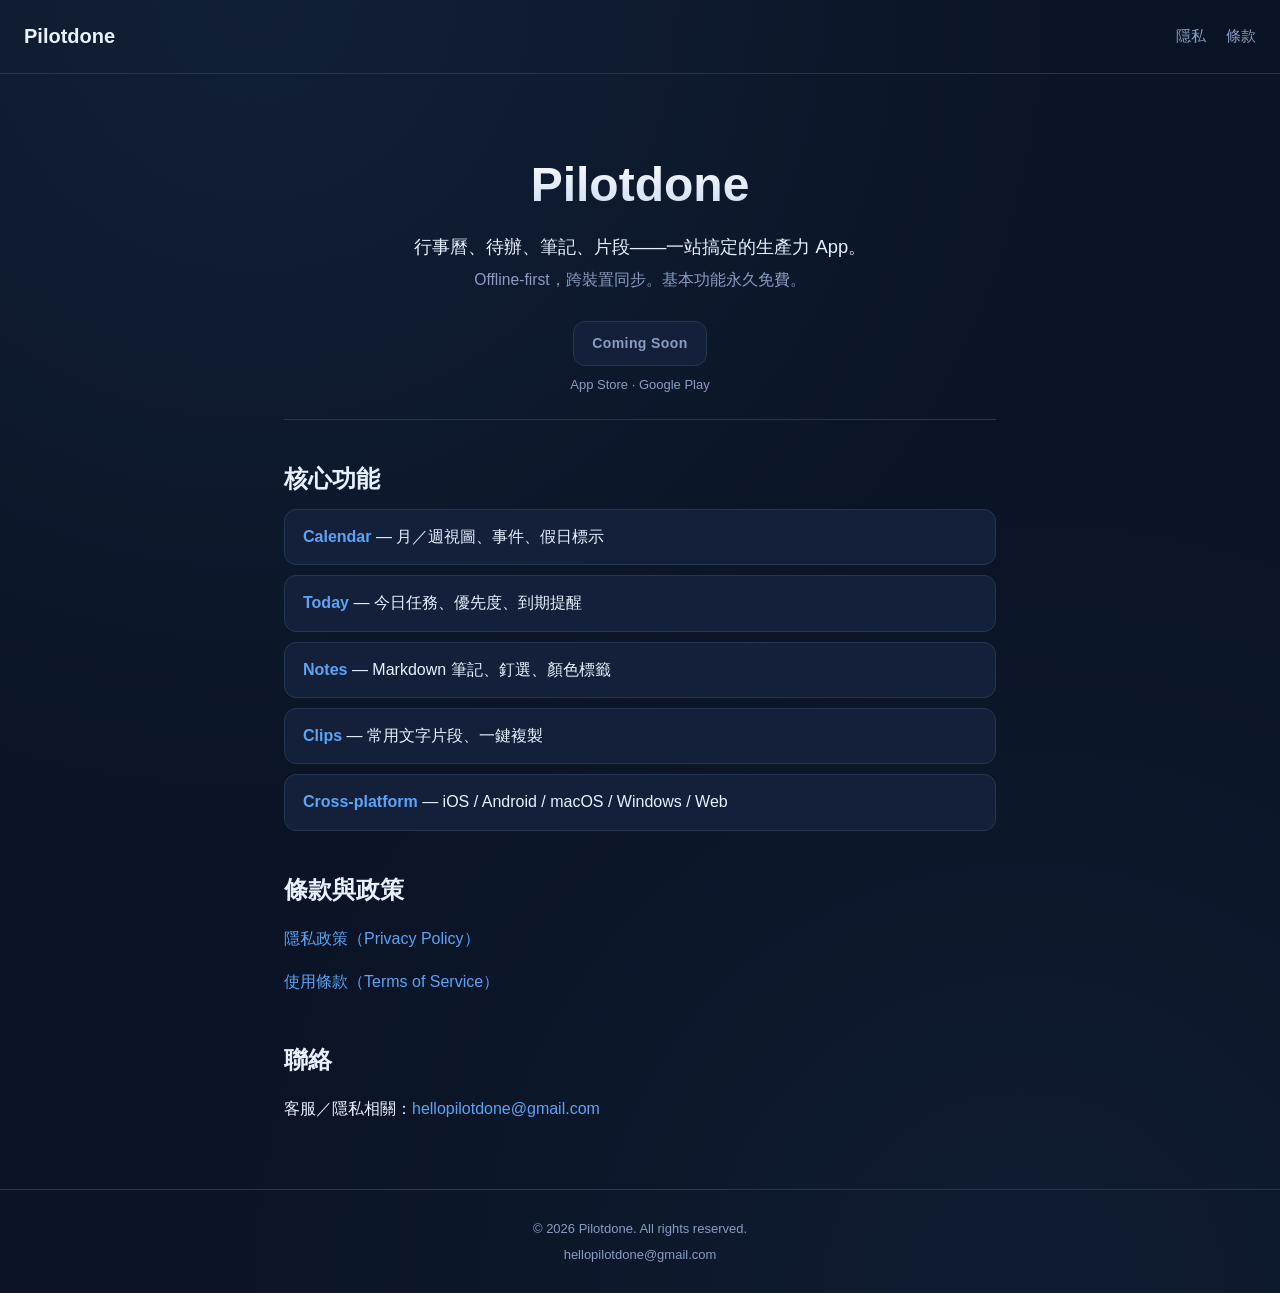
==== index.html @ 1082890a "init" ====
<!DOCTYPE html>
<html lang="zh-TW">
<head>
  <meta charset="UTF-8">
  <meta name="viewport" content="width=device-width, initial-scale=1">
  <title>Pilotdone — Calendar · Todo · Notes · Clips</title>
  <meta name="description" content="行事曆、待辦、筆記、片段一站搞定。Offline-first，跨裝置同步。">

  <meta property="og:type" content="website">
  <meta property="og:url" content="https://pilotdone.com/">
  <meta property="og:title" content="Pilotdone — Calendar · Todo · Notes · Clips">
  <meta property="og:description" content="行事曆、待辦、筆記、片段一站搞定。Offline-first，跨裝置同步。">
  <meta property="og:image" content="https://pilotdone.com/og-image.png">
  <meta property="og:image:width" content="192">
  <meta property="og:image:height" content="192">

  <meta name="twitter:card" content="summary">
  <meta name="twitter:title" content="Pilotdone — Calendar · Todo · Notes · Clips">
  <meta name="twitter:description" content="行事曆、待辦、筆記、片段一站搞定。Offline-first，跨裝置同步。">
  <meta name="twitter:image" content="https://pilotdone.com/og-image.png">

  <link rel="canonical" href="https://pilotdone.com/">
  <link rel="stylesheet" href="/style.css">
  <link rel="icon" type="image/png" href="/favicon.png">
</head>
<body class="landing">
  <header class="site-header">
    <a href="/" class="brand">Pilotdone</a>
    <nav>
      <a href="/privacy/">隱私</a>
      <a href="/terms/">條款</a>
    </nav>
  </header>

  <main class="content">
<section class="hero">
  <h1>Pilotdone</h1>
  <p class="tagline">行事曆、待辦、筆記、片段——一站搞定的生產力 App。</p>
  <p class="subtagline">Offline-first，跨裝置同步。基本功能永久免費。</p>
  <div class="cta">
    <span class="coming-soon">Coming Soon</span>
    <span class="cta-sub">App Store · Google Play</span>
  </div>
</section>

<section class="features">
  <h2>核心功能</h2>
  <ul class="feature-list">
    <li><strong>Calendar</strong> — 月／週視圖、事件、假日標示</li>
    <li><strong>Today</strong> — 今日任務、優先度、到期提醒</li>
    <li><strong>Notes</strong> — Markdown 筆記、釘選、顏色標籤</li>
    <li><strong>Clips</strong> — 常用文字片段、一鍵複製</li>
    <li><strong>Cross-platform</strong> — iOS / Android / macOS / Windows / Web</li>
  </ul>
</section>

<section class="legal-links">
  <h2>條款與政策</h2>
  <ul>
    <li><a href="/privacy/">隱私政策（Privacy Policy）</a></li>
    <li><a href="/terms/">使用條款（Terms of Service）</a></li>
  </ul>
</section>

<section class="contact">
  <h2>聯絡</h2>
  <ul>
    <li>客服／隱私相關：<a href="mailto:hellopilotdone@gmail.com">hellopilotdone@gmail.com</a></li>
  </ul>
</section>

  </main>

  <footer class="site-footer">
    <p>© 2026 Pilotdone. All rights reserved.</p>
    <p class="footer-links">
      <a href="mailto:hellopilotdone@gmail.com">hellopilotdone@gmail.com</a>
    </p>
  </footer>
</body>
</html>
---- style.css ----
/* Pilotdone marketing site — minimal, mobile-first, dark navy palette
   matching the app icon (#0B1426 + #5BA3F5 accent). */

:root {
  --bg: #0B1426;
  --bg-elevated: #142039;
  --border: #243650;
  --text: #E8F0FF;
  --text-muted: #8A9CC0;
  --accent: #5BA3F5;
  --accent-hover: #7BB7F7;
  --max-width: 760px;
  --radius: 12px;
}

* { box-sizing: border-box; }

html { -webkit-text-size-adjust: 100%; }

body {
  margin: 0;
  font-family: -apple-system, BlinkMacSystemFont, 'Segoe UI', 'PingFang TC',
               'Microsoft JhengHei', Roboto, sans-serif;
  font-size: 16px;
  line-height: 1.65;
  color: var(--text);
  background: var(--bg);
  background-image:
    radial-gradient(circle at 20% 0%, rgba(91, 163, 245, 0.08) 0%, transparent 50%),
    radial-gradient(circle at 80% 100%, rgba(91, 163, 245, 0.05) 0%, transparent 50%);
  min-height: 100vh;
  display: flex;
  flex-direction: column;
}

a {
  color: var(--accent);
  text-decoration: none;
  border-bottom: 1px solid transparent;
  transition: border-color 0.15s ease, color 0.15s ease;
}
a:hover { color: var(--accent-hover); border-bottom-color: var(--accent-hover); }

/* ── Header ────────────────────────────────────────── */

.site-header {
  display: flex;
  align-items: center;
  justify-content: space-between;
  padding: 20px 24px;
  border-bottom: 1px solid var(--border);
}

.brand {
  font-size: 20px;
  font-weight: 700;
  color: var(--text);
  border-bottom: none;
}
.brand:hover { color: var(--accent); }

.site-header nav {
  display: flex;
  gap: 20px;
}
.site-header nav a {
  font-size: 15px;
  color: var(--text-muted);
  border-bottom: none;
}
.site-header nav a:hover { color: var(--accent); }

/* ── Main content ─────────────────────────────────── */

.content {
  flex: 1;
  width: 100%;
  max-width: var(--max-width);
  margin: 0 auto;
  padding: 48px 24px;
}

/* ── Headings ─────────────────────────────────────── */

h1, h2, h3, h4 {
  color: var(--text);
  line-height: 1.3;
  margin-top: 1.8em;
  margin-bottom: 0.6em;
}
h1 { font-size: 2.25rem; margin-top: 0; }
h2 { font-size: 1.5rem; }
h3 { font-size: 1.2rem; }
h4 { font-size: 1.05rem; }

/* ── Landing-only ─────────────────────────────────── */

.landing .hero {
  text-align: center;
  padding: 32px 0 24px;
  border-bottom: 1px solid var(--border);
  margin-bottom: 32px;
}
.landing .hero h1 {
  font-size: 3rem;
  background: linear-gradient(180deg, #ffffff 0%, #C9D9F2 100%);
  -webkit-background-clip: text;
  background-clip: text;
  color: transparent;
  margin-bottom: 16px;
}
.landing .tagline {
  font-size: 1.15rem;
  color: var(--text);
  margin: 0;
}
.landing .subtagline {
  font-size: 0.98rem;
  color: var(--text-muted);
  margin: 4px 0 28px;
}
.cta { margin-top: 16px; }
.coming-soon {
  display: inline-block;
  background: var(--bg-elevated);
  border: 1px solid var(--border);
  color: var(--text-muted);
  padding: 10px 18px;
  border-radius: var(--radius);
  font-size: 14px;
  font-weight: 600;
  letter-spacing: 0.4px;
}
.cta-sub {
  display: block;
  color: var(--text-muted);
  font-size: 13px;
  margin-top: 8px;
}
.landing .feature-list,
.landing .legal-links ul,
.landing .contact ul {
  list-style: none;
  padding: 0;
}
.landing .feature-list li {
  padding: 14px 18px;
  background: var(--bg-elevated);
  border: 1px solid var(--border);
  border-radius: var(--radius);
  margin-bottom: 10px;
}
.landing .feature-list strong { color: var(--accent); }
.landing .legal-links li,
.landing .contact li { padding: 6px 0; }

/* ── Text content (legal pages) ───────────────────── */

.content p { margin: 0.8em 0; }
.content ul, .content ol { padding-left: 1.5em; margin: 0.8em 0; }
.content li { margin: 0.3em 0; }
.content strong { color: var(--text); font-weight: 600; }
.content em { color: var(--text); }

.content blockquote {
  margin: 1em 0;
  padding: 8px 16px;
  border-left: 3px solid var(--accent);
  background: rgba(91, 163, 245, 0.07);
  color: var(--text-muted);
  border-radius: 0 var(--radius) var(--radius) 0;
}
.content blockquote p { margin: 0.4em 0; }

.content code {
  background: var(--bg-elevated);
  border: 1px solid var(--border);
  padding: 2px 6px;
  border-radius: 4px;
  font-size: 0.92em;
  font-family: 'SF Mono', Menlo, Consolas, monospace;
  color: var(--accent);
}
.content pre {
  background: var(--bg-elevated);
  border: 1px solid var(--border);
  padding: 16px;
  border-radius: var(--radius);
  overflow-x: auto;
}
.content pre code {
  background: none;
  border: none;
  padding: 0;
  color: var(--text);
}

.content table {
  width: 100%;
  border-collapse: collapse;
  margin: 1.2em 0;
  font-size: 0.95em;
}
.content th, .content td {
  border: 1px solid var(--border);
  padding: 10px 12px;
  text-align: left;
}
.content th {
  background: var(--bg-elevated);
  color: var(--text);
  font-weight: 600;
}

.content hr {
  border: none;
  border-top: 1px solid var(--border);
  margin: 2em 0;
}

/* ── Footer ───────────────────────────────────────── */

.site-footer {
  border-top: 1px solid var(--border);
  padding: 24px;
  text-align: center;
  color: var(--text-muted);
  font-size: 13px;
}
.site-footer p { margin: 4px 0; }
.footer-links a { color: var(--text-muted); border-bottom: none; }
.footer-links a:hover { color: var(--accent); }

/* ── Responsive ──────────────────────────────────── */

@media (max-width: 600px) {
  .site-header { padding: 16px 18px; }
  .brand { font-size: 18px; }
  .content { padding: 32px 18px; }
  .landing .hero { padding: 16px 0 16px; }
  .landing .hero h1 { font-size: 2.25rem; }
  .landing .tagline { font-size: 1.05rem; }
  h1 { font-size: 1.8rem; }
  h2 { font-size: 1.3rem; }
}
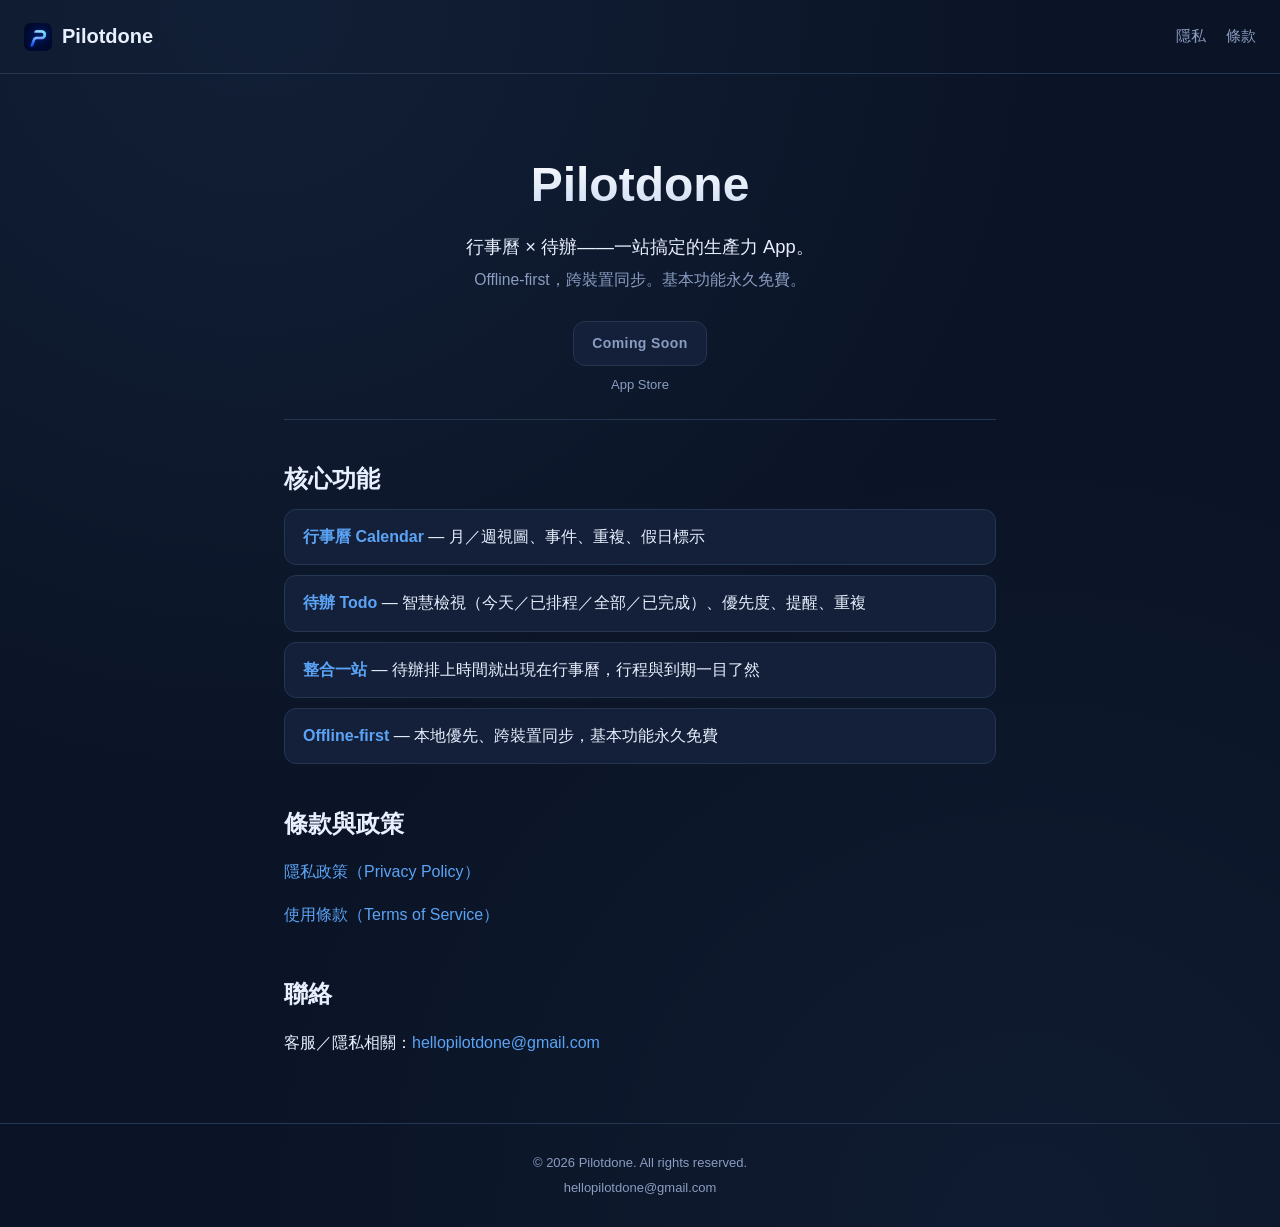
==== commit d8975c24: "deploy: 由 Pilotdone docs 重新產生官網 (run #2)" ====
--- a/index.html
+++ b/index.html
@@ -3,20 +3,20 @@
 <head>
   <meta charset="UTF-8">
   <meta name="viewport" content="width=device-width, initial-scale=1">
-  <title>Pilotdone — Calendar · Todo · Notes · Clips</title>
-  <meta name="description" content="行事曆、待辦、筆記、片段一站搞定。Offline-first，跨裝置同步。">
+  <title>Pilotdone — Calendar · Todo</title>
+  <meta name="description" content="行事曆 × 待辦，一站搞定。Offline-first，跨裝置同步，基本功能永久免費。">
 
   <meta property="og:type" content="website">
   <meta property="og:url" content="https://pilotdone.com/">
-  <meta property="og:title" content="Pilotdone — Calendar · Todo · Notes · Clips">
-  <meta property="og:description" content="行事曆、待辦、筆記、片段一站搞定。Offline-first，跨裝置同步。">
+  <meta property="og:title" content="Pilotdone — Calendar · Todo">
+  <meta property="og:description" content="行事曆 × 待辦，一站搞定。Offline-first，跨裝置同步，基本功能永久免費。">
   <meta property="og:image" content="https://pilotdone.com/og-image.png">
   <meta property="og:image:width" content="192">
   <meta property="og:image:height" content="192">
 
   <meta name="twitter:card" content="summary">
-  <meta name="twitter:title" content="Pilotdone — Calendar · Todo · Notes · Clips">
-  <meta name="twitter:description" content="行事曆、待辦、筆記、片段一站搞定。Offline-first，跨裝置同步。">
+  <meta name="twitter:title" content="Pilotdone — Calendar · Todo">
+  <meta name="twitter:description" content="行事曆 × 待辦，一站搞定。Offline-first，跨裝置同步，基本功能永久免費。">
   <meta name="twitter:image" content="https://pilotdone.com/og-image.png">
 
   <link rel="canonical" href="https://pilotdone.com/">
@@ -25,7 +25,7 @@
 </head>
 <body class="landing">
   <header class="site-header">
-    <a href="/" class="brand">Pilotdone</a>
+    <a href="/" class="brand"><img src="/logo.png" alt="" class="brand-logo">Pilotdone</a>
     <nav>
       <a href="/privacy/">隱私</a>
       <a href="/terms/">條款</a>
@@ -35,22 +35,21 @@
   <main class="content">
 <section class="hero">
   <h1>Pilotdone</h1>
-  <p class="tagline">行事曆、待辦、筆記、片段——一站搞定的生產力 App。</p>
+  <p class="tagline">行事曆 × 待辦——一站搞定的生產力 App。</p>
   <p class="subtagline">Offline-first，跨裝置同步。基本功能永久免費。</p>
   <div class="cta">
     <span class="coming-soon">Coming Soon</span>
-    <span class="cta-sub">App Store · Google Play</span>
+    <span class="cta-sub">App Store</span>
   </div>
 </section>
 
 <section class="features">
   <h2>核心功能</h2>
   <ul class="feature-list">
-    <li><strong>Calendar</strong> — 月／週視圖、事件、假日標示</li>
-    <li><strong>Today</strong> — 今日任務、優先度、到期提醒</li>
-    <li><strong>Notes</strong> — Markdown 筆記、釘選、顏色標籤</li>
-    <li><strong>Clips</strong> — 常用文字片段、一鍵複製</li>
-    <li><strong>Cross-platform</strong> — iOS / Android / macOS / Windows / Web</li>
+    <li><strong>行事曆 Calendar</strong> — 月／週視圖、事件、重複、假日標示</li>
+    <li><strong>待辦 Todo</strong> — 智慧檢視（今天／已排程／全部／已完成）、優先度、提醒、重複</li>
+    <li><strong>整合一站</strong> — 待辦排上時間就出現在行事曆，行程與到期一目了然</li>
+    <li><strong>Offline-first</strong> — 本地優先、跨裝置同步，基本功能永久免費</li>
   </ul>
 </section>
 
--- a/style.css
+++ b/style.css
@@ -52,10 +52,18 @@
 }
 
 .brand {
+  display: inline-flex;
+  align-items: center;
+  gap: 10px;
   font-size: 20px;
   font-weight: 700;
   color: var(--text);
   border-bottom: none;
+}
+.brand-logo {
+  width: 28px;
+  height: 28px;
+  border-radius: 7px;
 }
 .brand:hover { color: var(--accent); }
 
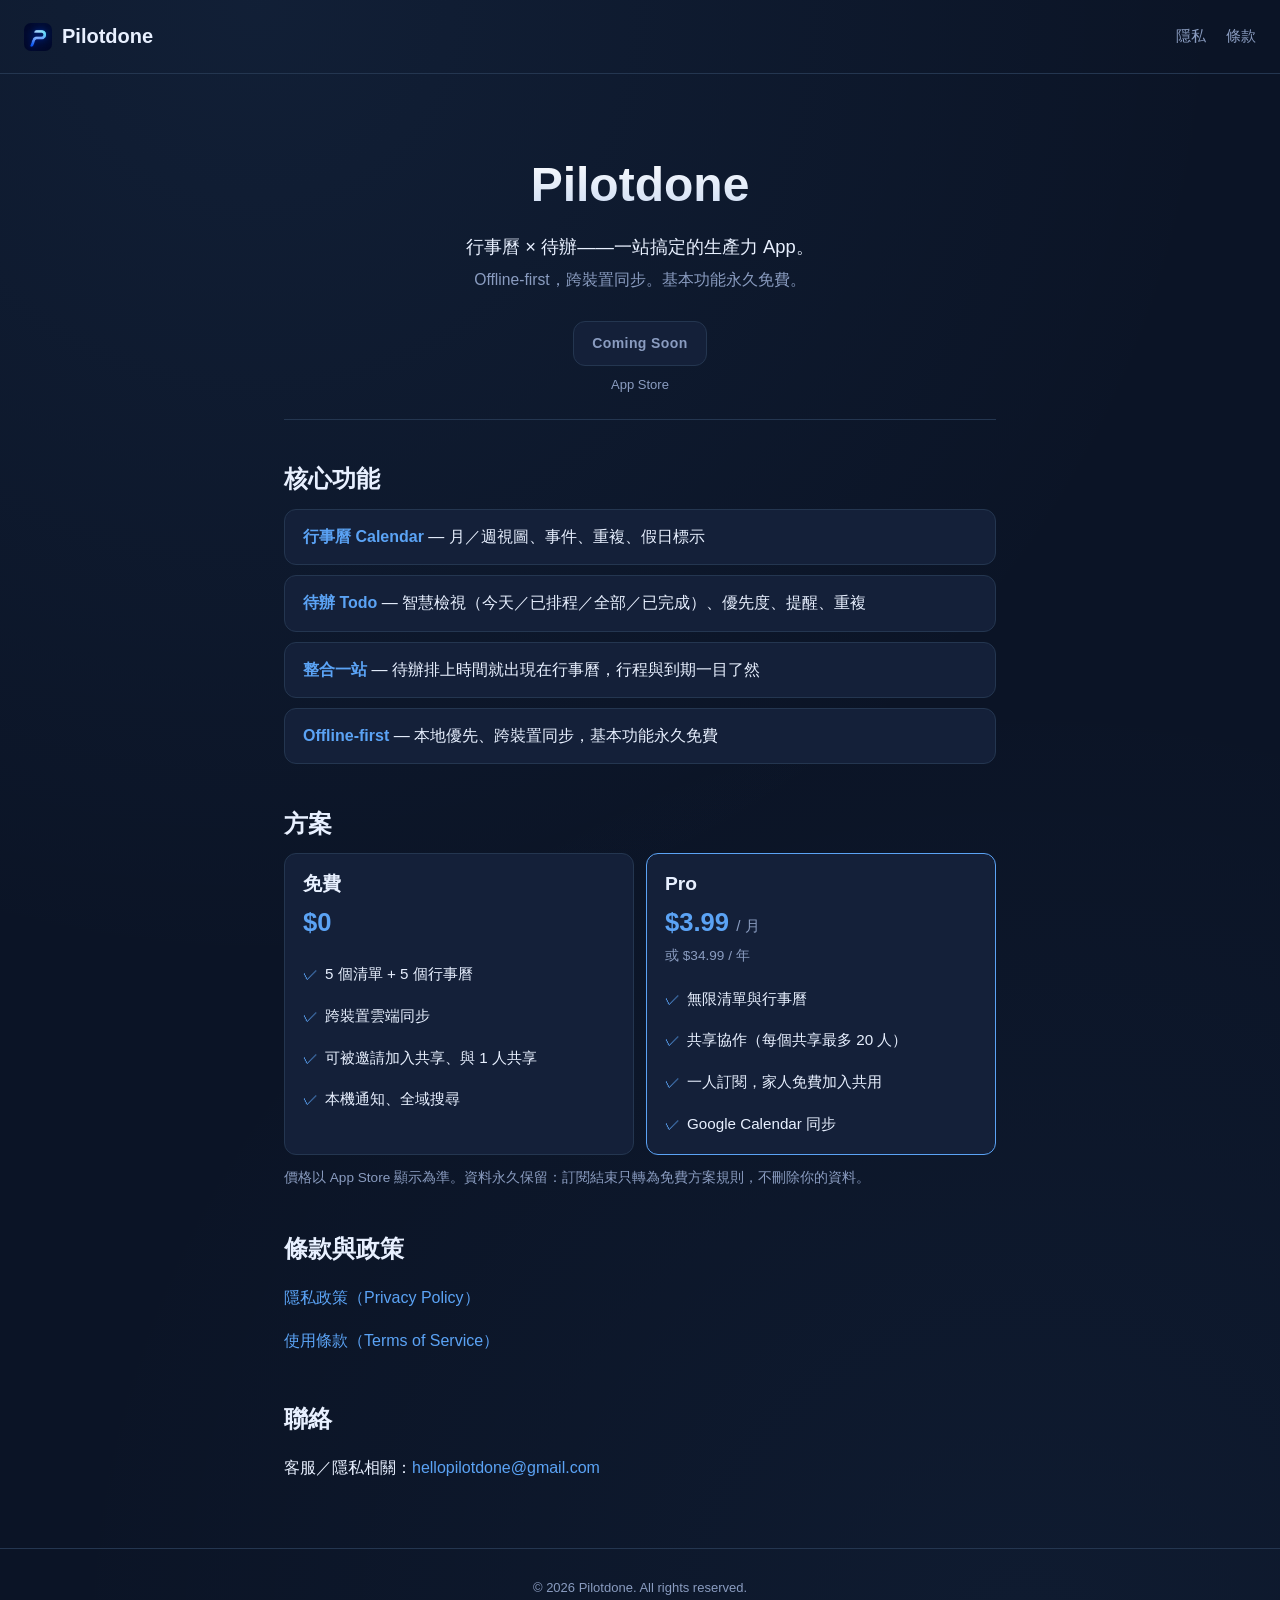
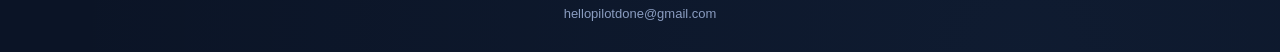
==== commit 02e0b038: "deploy: 由 Pilotdone docs 重新產生官網 (run #3)" ====
--- a/index.html
+++ b/index.html
@@ -53,6 +53,34 @@
   </ul>
 </section>
 
+<section class="plans">
+  <h2>方案</h2>
+  <div class="plan-grid">
+    <div class="plan">
+      <h3>免費</h3>
+      <p class="price">$0</p>
+      <ul>
+        <li>5 個清單 + 5 個行事曆</li>
+        <li>跨裝置雲端同步</li>
+        <li>可被邀請加入共享、與 1 人共享</li>
+        <li>本機通知、全域搜尋</li>
+      </ul>
+    </div>
+    <div class="plan plan-pro">
+      <h3>Pro</h3>
+      <p class="price">$3.99 <span>/ 月</span></p>
+      <p class="price-year">或 $34.99 / 年</p>
+      <ul>
+        <li>無限清單與行事曆</li>
+        <li>共享協作（每個共享最多 20 人）</li>
+        <li>一人訂閱，家人免費加入共用</li>
+        <li>Google Calendar 同步</li>
+      </ul>
+    </div>
+  </div>
+  <p class="plan-note">價格以 App Store 顯示為準。資料永久保留：訂閱結束只轉為免費方案規則，不刪除你的資料。</p>
+</section>
+
 <section class="legal-links">
   <h2>條款與政策</h2>
   <ul>
--- a/style.css
+++ b/style.css
@@ -162,6 +162,49 @@
 .landing .legal-links li,
 .landing .contact li { padding: 6px 0; }
 
+/* ── Plans ────────────────────────────────────────── */
+.landing .plan-grid {
+  display: grid;
+  grid-template-columns: 1fr 1fr;
+  gap: 12px;
+}
+.landing .plan {
+  background: var(--bg-elevated);
+  border: 1px solid var(--border);
+  border-radius: var(--radius);
+  padding: 18px 18px 8px;
+}
+.landing .plan-pro { border-color: var(--accent); }
+.landing .plan h3 { margin: 0 0 4px; color: var(--text); }
+.landing .plan .price {
+  margin: 0;
+  font-size: 1.6rem;
+  font-weight: 700;
+  color: var(--accent);
+}
+.landing .plan .price span { font-size: 0.95rem; color: var(--text-muted); font-weight: 400; }
+.landing .plan .price-year { margin: 2px 0 0; font-size: 0.85rem; color: var(--text-muted); }
+.landing .plan ul { list-style: none; padding: 0; margin: 12px 0 0; }
+.landing .plan li {
+  padding: 6px 0 6px 22px;
+  position: relative;
+  font-size: 0.95rem;
+}
+.landing .plan li::before {
+  content: "✓";
+  position: absolute;
+  left: 0;
+  color: var(--accent);
+}
+.landing .plan-note {
+  font-size: 0.85rem;
+  color: var(--text-muted);
+  margin-top: 12px;
+}
+@media (max-width: 600px) {
+  .landing .plan-grid { grid-template-columns: 1fr; }
+}
+
 /* ── Text content (legal pages) ───────────────────── */
 
 .content p { margin: 0.8em 0; }
